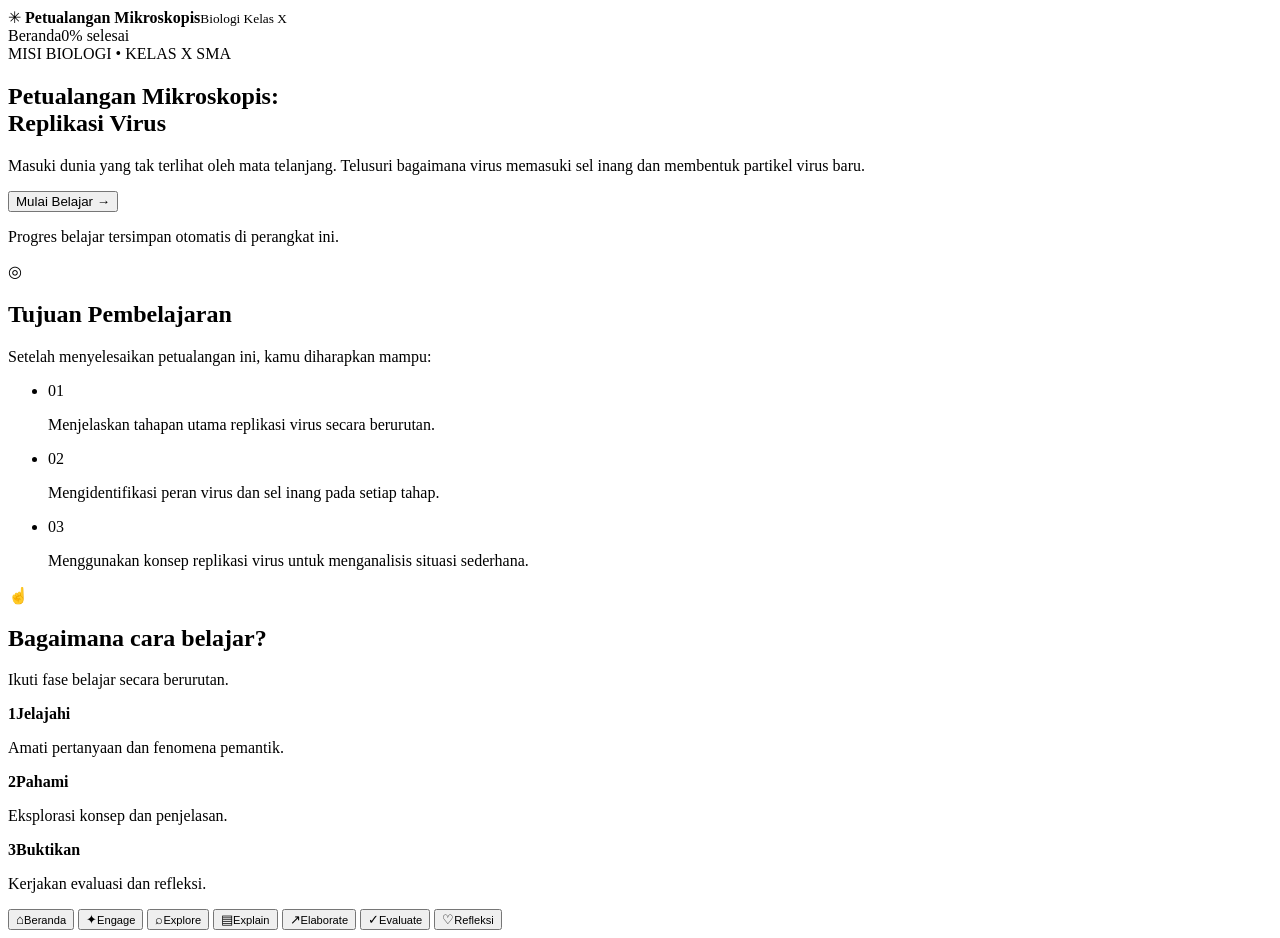
==== replikasi-virus/index.html @ 359e8182 "Add mobile-first replication lesson SPA skeleton" ====
<!doctype html>
<html lang="id">
<head>
  <meta charset="utf-8">
  <meta name="viewport" content="width=device-width, initial-scale=1">
  <meta name="theme-color" content="#172033">
  <meta name="description" content="Pembelajaran multimedia interaktif proses replikasi virus untuk Biologi Kelas X SMA.">
  <title>Petualangan Mikroskopis — Replikasi Virus</title>
  <link rel="stylesheet" href="style.css">
  <script src="script.js" defer></script>
</head>
<body>
  <header class="topbar">
    <div class="topbar__brand" aria-label="Petualangan Mikroskopis">
      <span class="brand-mark" aria-hidden="true">✳</span>
      <span><strong>Petualangan Mikroskopis</strong><small>Biologi Kelas X</small></span>
    </div>
    <div class="progress-wrap">
      <div class="progress-meta"><span id="phase-label">Beranda</span><span id="progress-label">0% selesai</span></div>
      <div class="progress-track" role="progressbar" aria-label="Progres belajar" aria-valuemin="0" aria-valuemax="100" aria-valuenow="0" id="progress-bar">
        <span id="progress-fill"></span>
      </div>
    </div>
  </header>

  <main class="app-container">
    <section class="page is-active" id="page-home" data-phase="home" aria-labelledby="home-title">
      <div class="hero-card">
        <span class="eyebrow">MISI BIOLOGI • KELAS X SMA</span>
        <div class="virus-art" aria-hidden="true"><span class="virus-core"></span></div>
        <h1 id="home-title">Petualangan Mikroskopis:<br><span>Replikasi Virus</span></h1>
        <p class="hero-copy">Masuki dunia yang tak terlihat oleh mata telanjang. Telusuri bagaimana virus memasuki sel inang dan membentuk partikel virus baru.</p>
        <button class="button button--primary" data-go="engage">Mulai Belajar <span aria-hidden="true">→</span></button>
        <p class="saved-note" id="saved-note" aria-live="polite">Progres belajar tersimpan otomatis di perangkat ini.</p>
      </div>
      <article class="card">
        <div class="section-heading"><span class="section-icon">◎</span><div><h2>Tujuan Pembelajaran</h2><p>Setelah menyelesaikan petualangan ini, kamu diharapkan mampu:</p></div></div>
        <ul class="objective-list">
          <li><span>01</span><p>Menjelaskan tahapan utama replikasi virus secara berurutan.</p></li>
          <li><span>02</span><p>Mengidentifikasi peran virus dan sel inang pada setiap tahap.</p></li>
          <li><span>03</span><p>Menggunakan konsep replikasi virus untuk menganalisis situasi sederhana.</p></li>
        </ul>
      </article>
      <article class="card">
        <div class="section-heading"><span class="section-icon">☝</span><div><h2>Bagaimana cara belajar?</h2><p>Ikuti fase belajar secara berurutan.</p></div></div>
        <div class="how-grid">
          <div class="how-step"><b>1</b><strong>Jelajahi</strong><p>Amati pertanyaan dan fenomena pemantik.</p></div>
          <div class="how-step"><b>2</b><strong>Pahami</strong><p>Eksplorasi konsep dan penjelasan.</p></div>
          <div class="how-step"><b>3</b><strong>Buktikan</strong><p>Kerjakan evaluasi dan refleksi.</p></div>
        </div>
      </article>
    </section>

    <section class="page" id="page-engage" data-phase="engage" aria-labelledby="engage-title" hidden>
      <div class="phase-banner phase-banner--engage"><span class="phase-tag">FASE 1 • ENGAGE</span><h1 id="engage-title">Mulai dari rasa ingin tahu</h1><p>Mengapa virus membutuhkan sel hidup untuk menghasilkan virus baru?</p></div>
      <article class="card"><h2>Pertanyaan pemantik</h2><p>Virus tidak memiliki sistem lengkap untuk memperbanyak diri secara mandiri. Menurutmu, apa yang dilakukan virus setelah bertemu dengan sel inang yang sesuai?</p><label class="field-label" for="engage-answer">Tulis dugaan awalmu</label><textarea id="engage-answer" rows="4" placeholder="Menurut saya, virus akan..."></textarea><button class="button button--primary" id="save-engage">Simpan dugaan & lanjutkan</button><p class="inline-feedback" id="engage-feedback" aria-live="polite"></p></article>
    </section>

    <section class="page" id="page-explore" data-phase="explore" aria-labelledby="explore-title" hidden>
      <div class="phase-banner phase-banner--explore"><span class="phase-tag">FASE 2 • EXPLORE</span><h1 id="explore-title">Amati prosesnya</h1><p>Mulai dengan mengurutkan tahapan dasar replikasi virus. Konten eksplorasi akan dikembangkan pada tahap berikutnya.</p></div>
      <article class="card"><h2>Petunjuk eksplorasi</h2><p>Perhatikan hubungan antara virus, materi genetik, dan sel inang. Catat hal yang ingin kamu ketahui sebelum masuk ke penjelasan konsep.</p><label class="field-label" for="explore-note">Catatan eksplorasi</label><textarea id="explore-note" rows="4" placeholder="Hal yang ingin saya ketahui..."></textarea><button class="button button--primary" id="save-explore">Simpan catatan</button><p class="inline-feedback" id="explore-feedback" aria-live="polite"></p></article>
    </section>

    <section class="page" id="page-explain" data-phase="explain" aria-labelledby="explain-title" hidden>
      <div class="phase-banner phase-banner--explain"><span class="phase-tag">FASE 3 • EXPLAIN</span><h1 id="explain-title">Bangun pemahaman</h1><p>Di fase ini kamu akan mempelajari konsep ilmiah yang menjelaskan bagaimana virus bereplikasi.</p></div>
      <article class="card"><h2>Apa yang perlu dipahami?</h2><p>Replikasi virus adalah proses pembentukan virus baru dengan memanfaatkan struktur dan mekanisme sel inang. Rincian materi dan media interaktif akan ditambahkan secara bertahap.</p><button class="button button--primary" data-complete="explain">Tandai fase ini selesai</button></article>
    </section>

    <section class="page" id="page-elaborate" data-phase="elaborate" aria-labelledby="elaborate-title" hidden>
      <div class="phase-banner phase-banner--elaborate"><span class="phase-tag">FASE 4 • ELABORATE</span><h1 id="elaborate-title">Terapkan konsep</h1><p>Gunakan pemahamanmu untuk menghubungkan tahapan replikasi dengan situasi nyata.</p></div>
      <article class="card"><h2>Ruang penerapan</h2><p>Fase penerapan akan berisi studi kasus atau aktivitas multimedia untuk membantu kamu menjelaskan proses replikasi virus berdasarkan bukti.</p><button class="button button--primary" data-complete="elaborate">Tandai fase ini selesai</button></article>
    </section>

    <section class="page" id="page-evaluate" data-phase="evaluate" aria-labelledby="evaluate-title" hidden>
      <div class="phase-banner phase-banner--evaluate"><span class="phase-tag">FASE 5 • EVALUATE</span><h1 id="evaluate-title">Uji pemahamanmu</h1><p>Evaluasi digunakan untuk memeriksa pemahaman setelah mempelajari materi.</p></div>
      <article class="card"><h2>Siap untuk evaluasi?</h2><p>Kuis tentang urutan, ciri, dan peran tahapan replikasi akan ditambahkan pada pengembangan berikutnya.</p><button class="button button--primary" data-complete="evaluate">Tandai fase ini selesai</button></article>
    </section>

    <section class="page" id="page-reflection" data-phase="reflection" aria-labelledby="reflection-title" hidden>
      <div class="phase-banner phase-banner--reflection"><span class="phase-tag">REFLEKSI</span><h1 id="reflection-title">Apa yang kamu pelajari?</h1><p>Refleksikan perubahan pemahamanmu selama mengikuti petualangan ini.</p></div>
      <article class="card"><h2>Refleksi belajar</h2><label class="field-label" for="reflection-answer">Satu hal yang paling saya pahami adalah…</label><textarea id="reflection-answer" rows="4" placeholder="Tuliskan refleksimu..."></textarea><button class="button button--primary" id="save-reflection">Simpan refleksi</button><p class="inline-feedback" id="reflection-feedback" aria-live="polite"></p></article>
    </section>
  </main>

  <nav class="bottom-nav" aria-label="Navigasi fase pembelajaran">
    <button class="nav-item is-current" data-go="home" aria-current="page"><span>⌂</span><small>Beranda</small></button>
    <button class="nav-item" data-go="engage"><span>✦</span><small>Engage</small></button>
    <button class="nav-item" data-go="explore"><span>⌕</span><small>Explore</small></button>
    <button class="nav-item" data-go="explain"><span>▤</span><small>Explain</small></button>
    <button class="nav-item" data-go="elaborate"><span>↗</span><small>Elaborate</small></button>
    <button class="nav-item" data-go="evaluate"><span>✓</span><small>Evaluate</small></button>
    <button class="nav-item" data-go="reflection"><span>♡</span><small>Refleksi</small></button>
  </nav>
  <div class="toast" id="toast" role="status" aria-live="polite"></div>
</body>
</html>
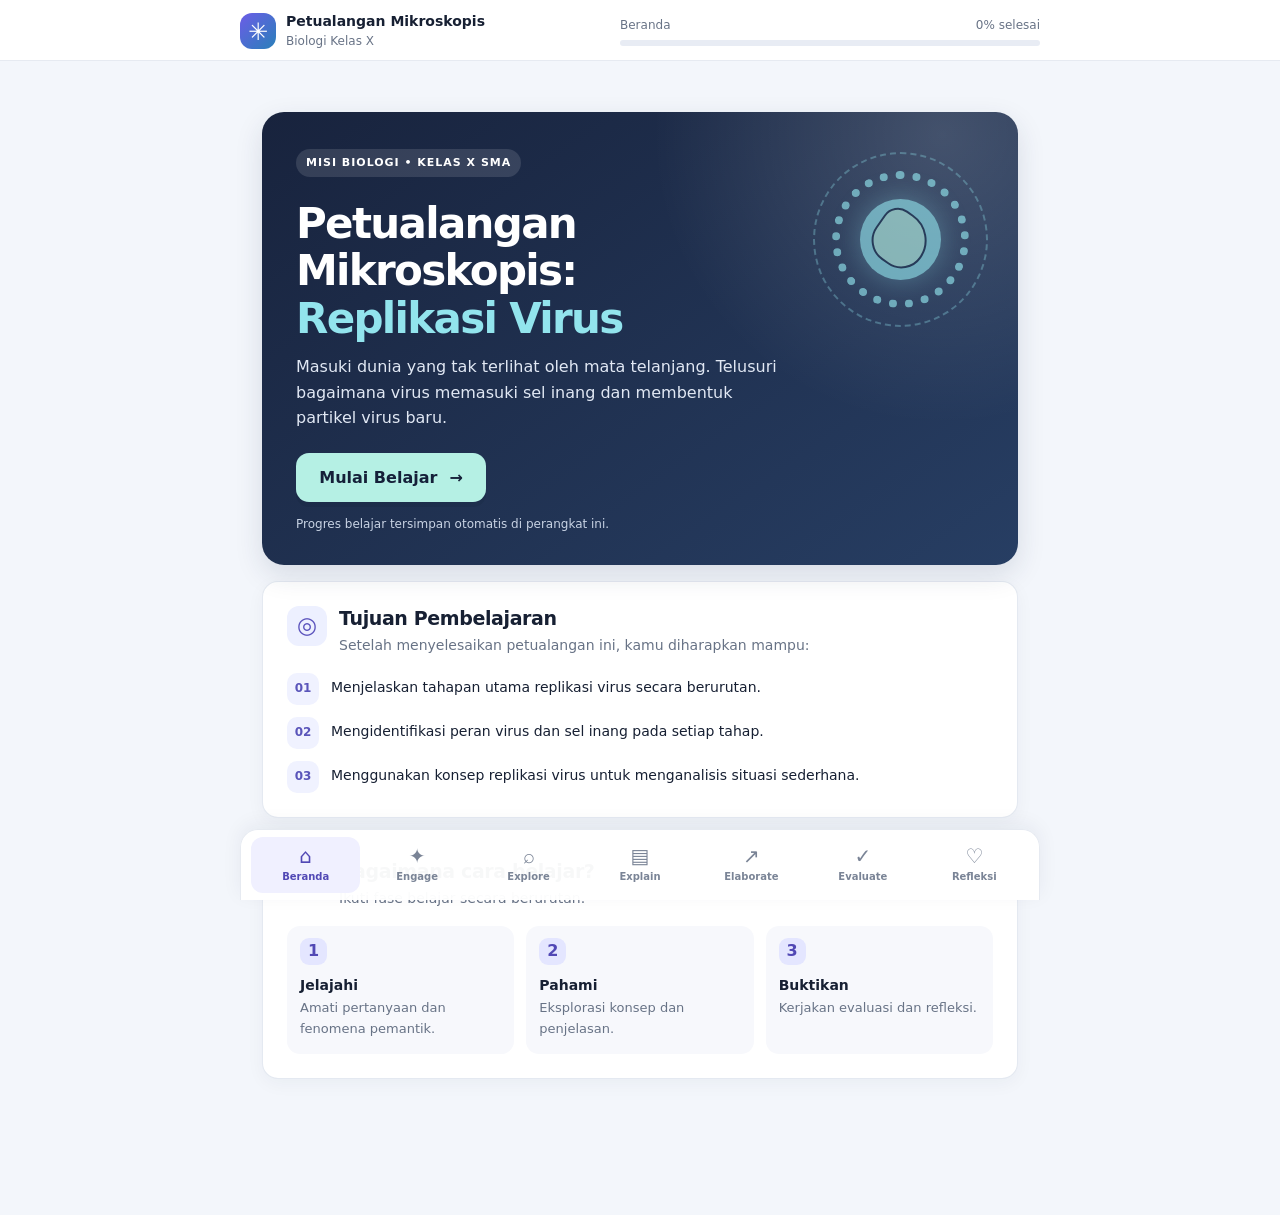
==== commit 2b2442f0: "Build Engage phase with COVID-19 prompt and misconception self-check" ====
--- a/replikasi-virus/index.html
+++ b/replikasi-virus/index.html
@@ -51,9 +51,56 @@
       </article>
     </section>
 
-    <section class="page" id="page-engage" data-phase="engage" aria-labelledby="engage-title" hidden>
-      <div class="phase-banner phase-banner--engage"><span class="phase-tag">FASE 1 • ENGAGE</span><h1 id="engage-title">Mulai dari rasa ingin tahu</h1><p>Mengapa virus membutuhkan sel hidup untuk menghasilkan virus baru?</p></div>
-      <article class="card"><h2>Pertanyaan pemantik</h2><p>Virus tidak memiliki sistem lengkap untuk memperbanyak diri secara mandiri. Menurutmu, apa yang dilakukan virus setelah bertemu dengan sel inang yang sesuai?</p><label class="field-label" for="engage-answer">Tulis dugaan awalmu</label><textarea id="engage-answer" rows="4" placeholder="Menurut saya, virus akan..."></textarea><button class="button button--primary" id="save-engage">Simpan dugaan & lanjutkan</button><p class="inline-feedback" id="engage-feedback" aria-live="polite"></p></article>
+    <section class="page" id="engage" data-phase="engage" aria-labelledby="engage-title" hidden>
+      <div class="phase-banner phase-banner--engage">
+        <span class="phase-tag">FASE 1 • ENGAGE</span>
+        <h1 id="engage-title">Pandemi yang mengubah dunia</h1>
+        <p>COVID-19 menunjukkan betapa cepat penyakit akibat virus dapat memengaruhi kehidupan sehari-hari. Untuk memahami peristiwa seperti ini, kita perlu mengenal virus—termasuk bagaimana virus memperbanyak diri di dalam sel inang.</p>
+      </div>
+
+      <article class="card engage-intro-card">
+        <div class="engage-context-icon" aria-hidden="true">?</div>
+        <div>
+          <h2>Mulai dari pemahamanmu</h2>
+          <p>Setiap orang membawa pengetahuan awal tentang virus. Sebelum mempelajari proses replikasi, mari periksa beberapa gagasan yang mungkin pernah kamu dengar.</p>
+        </div>
+      </article>
+
+      <section class="card self-check" aria-labelledby="self-check-title">
+        <div class="self-check-heading">
+          <span class="self-check-kicker">SELF-CHECK MISKONSEPSI</span>
+          <h2 id="self-check-title">Menurutmu, benar atau salah?</h2>
+          <p>Pilih satu jawaban untuk setiap pernyataan. Tidak ada skor atau nilai pada tahap ini. Jawabanmu akan disimpan sebagai pemikiran awal dan dibahas kembali pada fase Explain.</p>
+        </div>
+
+        <fieldset class="misconception-item" data-question="q1">
+          <legend><span class="question-number">01</span>Virus adalah makhluk hidup bersel tunggal.</legend>
+          <div class="answer-options">
+            <label class="answer-option"><input type="radio" name="q1" value="benar"><span>Benar</span></label>
+            <label class="answer-option"><input type="radio" name="q1" value="salah"><span>Salah</span></label>
+          </div>
+        </fieldset>
+
+        <fieldset class="misconception-item" data-question="q2">
+          <legend><span class="question-number">02</span>Virus sama dengan bakteri, hanya ukurannya lebih kecil.</legend>
+          <div class="answer-options">
+            <label class="answer-option"><input type="radio" name="q2" value="benar"><span>Benar</span></label>
+            <label class="answer-option"><input type="radio" name="q2" value="salah"><span>Salah</span></label>
+          </div>
+        </fieldset>
+
+        <fieldset class="misconception-item" data-question="q3">
+          <legend><span class="question-number">03</span>Virus dapat berkembang biak sendiri tanpa menempel pada makhluk hidup lain.</legend>
+          <div class="answer-options">
+            <label class="answer-option"><input type="radio" name="q3" value="benar"><span>Benar</span></label>
+            <label class="answer-option"><input type="radio" name="q3" value="salah"><span>Salah</span></label>
+          </div>
+        </fieldset>
+
+        <div id="engage-status" class="engage-status" aria-live="polite">Jawab ketiga pernyataan untuk membuka fase berikutnya.</div>
+        <button class="button button--engage" id="continue-explore" type="button" disabled>Lanjut ke Explore <span aria-hidden="true">→</span></button>
+        <p class="no-score-note"><span aria-hidden="true">🔒</span> Jawaban tersimpan di perangkat ini dan tidak ditampilkan sebagai skor.</p>
+      </section>
     </section>
 
     <section class="page" id="page-explore" data-phase="explore" aria-labelledby="explore-title" hidden>
--- a/replikasi-virus/style.css
+++ b/replikasi-virus/style.css
@@ -0,0 +1,95 @@
+:root {
+  color-scheme: light;
+  --ink: #172033; --muted: #687386; --surface: #fff; --canvas: #f3f6fb;
+  --line: #e6eaf1; --engage: #E74C3C; --explore: #E67E22; --explain: #F39C12;
+  --elaborate: #27AE60; --evaluate: #2980B9; --reflection: #8E44AD;
+  font-family: Inter, ui-sans-serif, system-ui, -apple-system, BlinkMacSystemFont, "Segoe UI", sans-serif;
+}
+* { box-sizing: border-box; }
+html { min-width: 320px; scroll-behavior: smooth; }
+body { margin: 0; background: var(--canvas); color: var(--ink); font-size: 16px; line-height: 1.6; padding-top: 116px; padding-bottom: 92px; }
+button, textarea { font: inherit; }
+button { cursor: pointer; }
+button:focus-visible, textarea:focus-visible { outline: 3px solid #8ec5ff; outline-offset: 3px; }
+.topbar { position: fixed; top: 0; left: 0; right: 0; z-index: 20; width: 100%; display: flex; flex-direction: column; gap: 10px; padding: 12px 16px 10px; background: rgba(255,255,255,.96); border-bottom: 1px solid var(--line); backdrop-filter: blur(12px); }
+.topbar__brand { display:flex; align-items:center; gap:10px; }
+.brand-mark { display:grid; place-items:center; width:36px; height:36px; border-radius:12px; color:#fff; font-size:24px; background:linear-gradient(135deg,#6c5ce7,#2980b9); }
+.topbar__brand strong, .topbar__brand small { display:block; line-height:1.25; }
+.topbar__brand strong { font-size:14px; }
+.topbar__brand small { color:var(--muted); font-size:12px; margin-top:3px; }
+.progress-wrap { width:100%; }
+.progress-meta { display:flex; justify-content:space-between; gap:12px; font-size:12px; color:var(--muted); margin-bottom:5px; }
+.progress-track { width:100%; height:6px; border-radius:20px; overflow:hidden; background:#e8ecf4; }
+#progress-fill { display:block; height:100%; width:0; background:linear-gradient(90deg,#6c5ce7,#27ae60); border-radius:20px; transition:width .25s ease; }
+.app-container { max-width:800px; margin:0 auto; padding:18px 14px 28px; }
+.page { display:none; animation:appear .2s ease-out; }
+.page.is-active { display:block; }
+@keyframes appear { from { opacity:.5; transform:translateY(4px); } to { opacity:1; transform:translateY(0); } }
+.hero-card { position:relative; overflow:hidden; padding:26px 22px 22px; border-radius:22px; color:white; background:radial-gradient(circle at 90% 5%,rgba(255,255,255,.16),transparent 36%),linear-gradient(145deg,#18233d,#273e63); box-shadow:0 10px 28px rgba(30,45,75,.13); }
+.eyebrow, .phase-tag { display:inline-flex; width:fit-content; align-items:center; border-radius:999px; padding:5px 10px; font-size:11px; font-weight:800; letter-spacing:.09em; background:rgba(255,255,255,.12); }
+.hero-card h1 { position:relative; z-index:1; max-width:560px; margin:20px 0 12px; font-size:clamp(28px,7vw,42px); line-height:1.13; letter-spacing:-.04em; }
+.hero-card h1 span { color:#92e4ed; }
+.hero-copy { position:relative; z-index:1; max-width:490px; margin:0 0 22px; color:#e1e8f4; font-size:16px; }
+.virus-art { position:absolute; top:40px; right:-33px; width:150px; height:150px; border:2px dashed rgba(146,228,237,.5); border-radius:50%; opacity:.65; }
+.virus-art::before, .virus-art::after { content:""; position:absolute; inset:17px; border:8px dotted #92e4ed; border-radius:50%; }
+.virus-art::after { inset:45px; background:#92e4ed; border:0; box-shadow:0 0 30px rgba(146,228,237,.5); }
+.virus-core { position:absolute; z-index:1; inset:58px; border:2px solid #203654; border-radius:35% 65% 50% 50%; transform:rotate(35deg); background:#b4f1e5; }
+.button { display:inline-flex; align-items:center; justify-content:center; gap:12px; min-height:48px; width:100%; padding:12px 18px; border:0; border-radius:13px; font-weight:750; text-align:center; transition:transform .15s,filter .15s; }
+.button:active { transform:scale(.98); }
+.button--primary { color:#152039; background:#b5f0e4; box-shadow:0 5px 0 rgba(9,25,45,.12); }
+.saved-note { margin:13px 0 0; color:#c8d3e4; font-size:12px; }
+.card { margin-top:16px; padding:20px 18px; border:1px solid rgba(226,231,240,.9); border-radius:16px; background:var(--surface); box-shadow:0 5px 18px rgba(27,42,68,.045); }
+.section-heading { display:flex; align-items:flex-start; gap:12px; margin-bottom:16px; }
+.section-icon { flex:0 0 40px; display:grid; place-items:center; width:40px; height:40px; border-radius:12px; background:#edf0ff; color:#5b53bd; font-size:23px; }
+h2 { margin:0 0 4px; font-size:19px; line-height:1.3; letter-spacing:-.02em; }
+.section-heading p, .card > p { margin:3px 0 0; color:var(--muted); font-size:14px; }
+.objective-list { display:grid; gap:12px; list-style:none; margin:0; padding:0; }
+.objective-list li { display:flex; align-items:flex-start; gap:12px; }
+.objective-list li span { flex:0 0 32px; display:grid; place-items:center; height:32px; border-radius:10px; background:#f0f2ff; color:#5a55ba; font-size:12px; font-weight:800; }
+.objective-list p { margin:3px 0 0; font-size:14px; }
+.how-grid { display:grid; grid-template-columns:1fr; gap:12px; margin-top:16px; }
+.how-step { position:relative; padding:14px 14px 14px 52px; background:#f7f8fc; border-radius:13px; min-height:70px; }
+.how-step b { position:absolute; left:13px; top:14px; display:grid; place-items:center; width:27px; height:27px; border-radius:9px; background:#e4e6ff; color:#5148b5; }
+.how-step strong { display:block; font-size:14px; }
+.how-step p { margin:2px 0 0; color:var(--muted); font-size:13px; }
+.phase-banner { padding:22px 20px; border-radius:19px; color:white; }
+.phase-banner h1 { margin:14px 0 8px; font-size:clamp(25px,6vw,34px); line-height:1.15; letter-spacing:-.03em; }
+.phase-banner p { margin:0; opacity:.94; }
+.phase-banner--engage { background:var(--engage); }
+.phase-banner--explore { background:var(--explore); }
+.phase-banner--explain { background:var(--explain); color:#382707; }
+.phase-banner--elaborate { background:var(--elaborate); }
+.phase-banner--evaluate { background:var(--evaluate); }
+.phase-banner--reflection { background:var(--reflection); }
+.field-label { display:block; margin:18px 0 8px; font-size:14px; font-weight:750; }
+textarea { display:block; width:100%; min-height:110px; resize:vertical; padding:12px 13px; border:1px solid #d9dfeb; border-radius:12px; color:var(--ink); background:#fbfcff; font-size:16px; }
+.card .button { margin-top:14px; }
+.inline-feedback { min-height:0; color:#1d8352!important; font-size:13px!important; }
+.bottom-nav { position:fixed; z-index:30; left:0; right:0; bottom:0; display:flex; gap:2px; padding:7px 5px calc(7px + env(safe-area-inset-bottom)); overflow-x:auto; background:rgba(255,255,255,.97); border-top:1px solid var(--line); box-shadow:0 -5px 20px rgba(24,39,70,.06); }
+.nav-item { flex:1 0 57px; display:flex; flex-direction:column; align-items:center; justify-content:center; gap:2px; min-width:57px; min-height:56px; padding:5px 3px; color:#7a8496; background:transparent; border:0; border-radius:12px; }
+.nav-item span { font-size:20px; line-height:1.1; }
+.nav-item small { font-size:10px; font-weight:650; white-space:nowrap; }
+.nav-item.is-current { color:#5148b5; background:#f0f0ff; }
+.toast { position:fixed; z-index:40; left:50%; bottom:90px; transform:translate(-50%,12px); width:max-content; max-width:calc(100vw - 32px); padding:10px 14px; border-radius:12px; background:#172033; color:white; font-size:13px; opacity:0; pointer-events:none; transition:opacity .2s,transform .2s; box-shadow:0 8px 25px rgba(0,0,0,.18); }
+.toast.is-visible { opacity:1; transform:translate(-50%,0); }
+[hidden] { display:none!important; }
+@media (min-width:560px) {
+ body { padding-top:86px; padding-bottom:96px; }
+ .topbar { padding:13px max(20px,calc((100vw - 800px)/2)) 11px; flex-direction:row; align-items:center; justify-content:space-between; gap:28px; }
+ .topbar__brand { min-width:235px; }
+ .progress-wrap { max-width:420px; }
+ .app-container { padding:26px 22px 40px; }
+ .hero-card { padding:36px 34px 30px; }
+ .hero-card h1 { margin-top:23px; }
+ .hero-card .button { width:auto; min-width:190px; }
+ .virus-art { right:30px; width:175px; height:175px; }
+ .card { padding:24px; }
+ .how-grid { grid-template-columns:repeat(3,minmax(0,1fr)); }
+ .how-step { padding:48px 13px 14px; }
+ .how-step b { top:12px; }
+ .bottom-nav { left:50%; right:auto; width:min(800px,100%); transform:translateX(-50%); padding-left:10px; padding-right:10px; border:1px solid var(--line); border-bottom:0; border-radius:18px 18px 0 0; }
+ .nav-item { flex-basis:0; }
+}
+@media (prefers-reduced-motion:reduce) {
+ *,*::before,*::after { scroll-behavior:auto!important; animation-duration:.01ms!important; transition-duration:.01ms!important; }
+}
